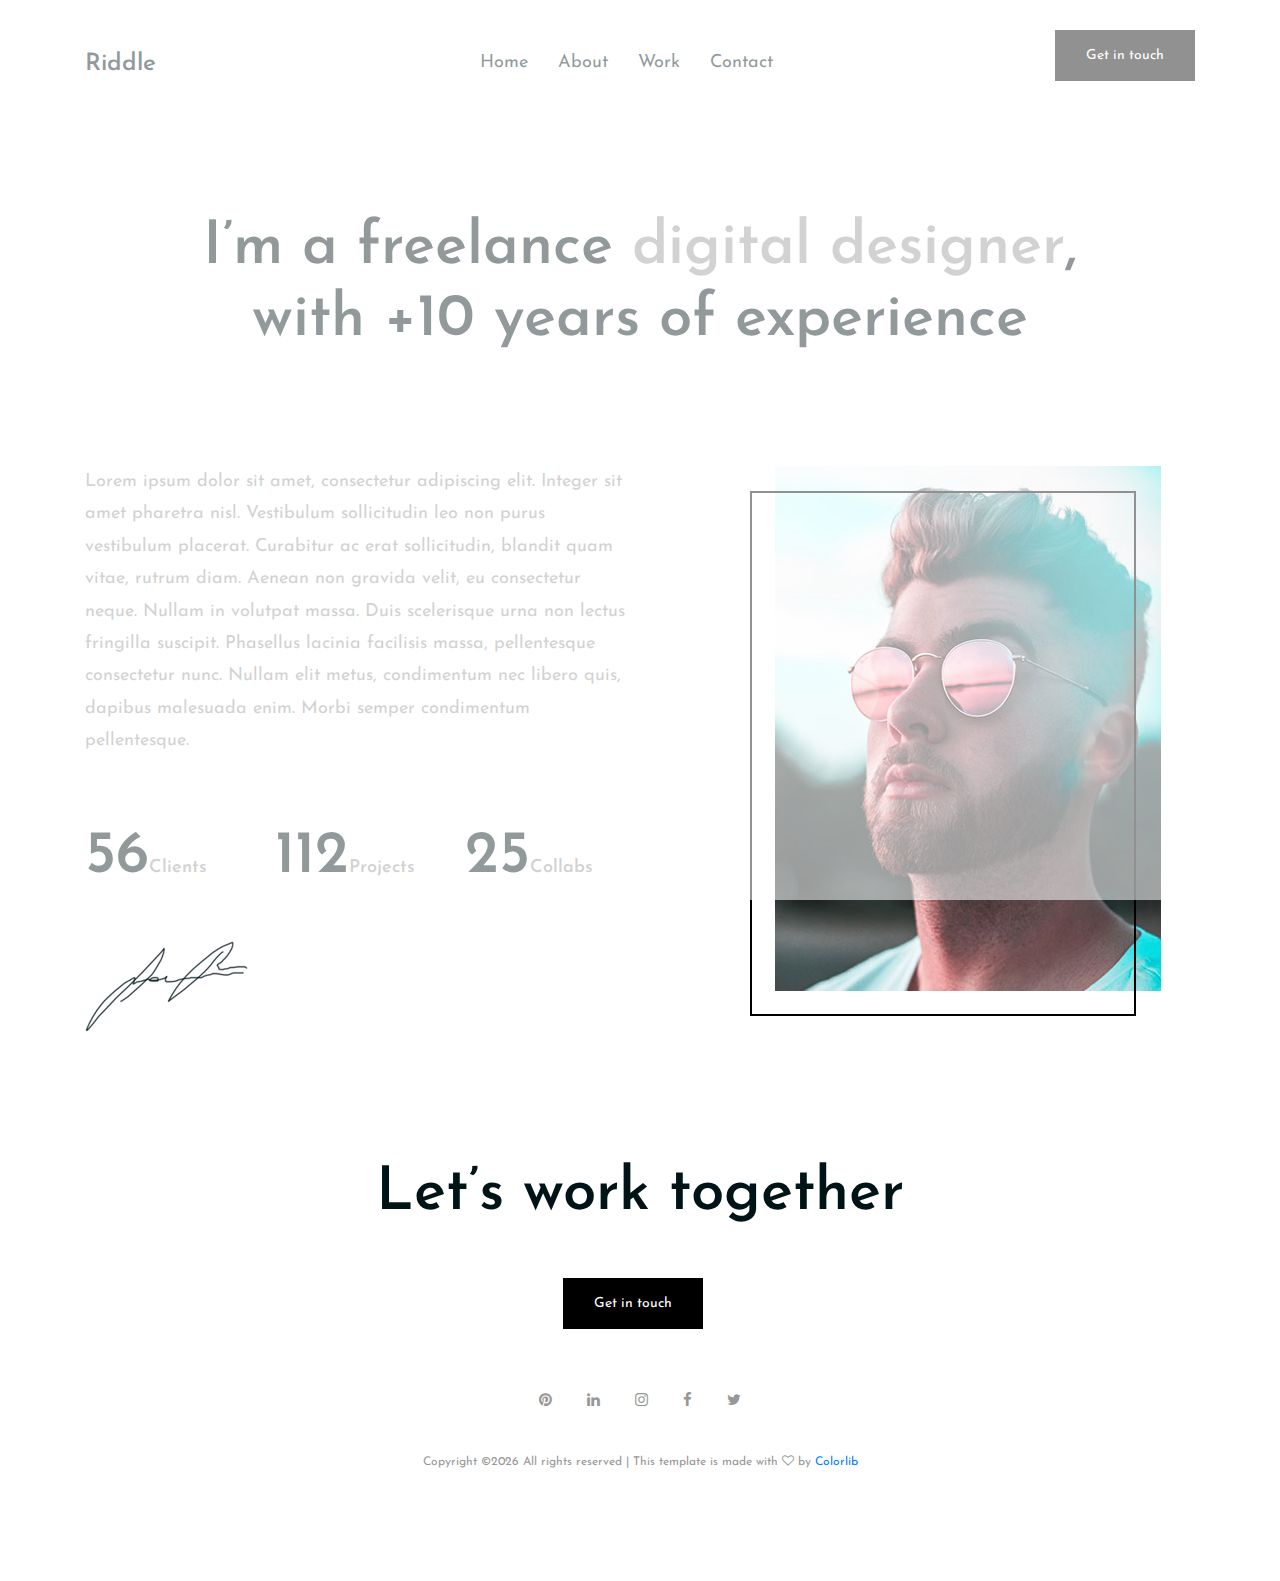
==== about.html @ 4a10b15c "Add files via upload" ====
<!DOCTYPE html>
<html lang="en">
<head>
	<title>Riddle - Portfolio Template</title>
	<meta charset="UTF-8">
	<meta name="description" content="Riddle - Portfolio Template">
	<meta name="keywords" content="portfolio, riddle, onepage, creative, html">
	<meta name="viewport" content="width=device-width, initial-scale=1.0">
	<!-- Favicon -->   
	<link href="img/favicon.ico" rel="shortcut icon"/>

	<!-- Google Fonts -->
	<link href="https://fonts.googleapis.com/css?family=Josefin+Sans:400,400i,600,600i,700" rel="stylesheet">

	<!-- Stylesheets -->
	<link rel="stylesheet" href="css/bootstrap.min.css"/>
	<link rel="stylesheet" href="css/font-awesome.min.css"/>
	<link rel="stylesheet" href="css/style.css"/>


	<!--[if lt IE 9]>
	  <script src="https://oss.maxcdn.com/html5shiv/3.7.2/html5shiv.min.js"></script>
	  <script src="https://oss.maxcdn.com/respond/1.4.2/respond.min.js"></script>
	<![endif]-->

</head>
<body>
	<!-- Page Preloder -->
	<div id="preloder">
		<div class="loader"></div>
	</div>
	
	<!-- header section start -->
	<header class="header-section">
		<div class="container">
			<div class="row">
				<div class="col-lg-4 col-md-3">
					<div class="logo">
						<h2 class="site-logo">Riddle</h2>
					</div>
				</div>
				<div class="col-lg-8 col-md-9">
					<a href="" class="site-btn header-btn">Get in touch</a>
					<nav class="main-menu">
						<ul>
							<li><a href="home.html">Home</a></li>
							<li><a href="about.html">About</a></li>
							<li><a href="home-2.html">Work</a></li>
							<li><a href="contact.html">Contact</a></li>
						</ul>
					</nav>
				</div>
			</div>
		</div>
		<div class="nav-switch">
			<i class="fa fa-bars"></i>
		</div>
	</header>
	<!-- header section end -->

	<!-- intro section start -->
	<section class="intro-section">
		<div class="container text-center">
			<div class="row">
				<div class="col-xl-10 offset-xl-1">
					<h2 class="section-title">I’m a freelance <span>digital designer</span>, with +10 years of experience</h2>
				</div>
			</div>
		</div>
	</section>
	<!-- intro section end -->


	<!-- page section start -->
	<section class="page-section">
		<div class="container">
			<div class="row">
				<div class="col-lg-6">
					<p>Lorem ipsum dolor sit amet, consectetur adipiscing elit. Integer sit amet pharetra nisl. Vestibulum sollicitudin leo non purus vestibulum placerat. Curabitur ac erat sollicitudin, blandit quam vitae, rutrum diam. Aenean non gravida velit, eu consectetur neque. Nullam in volutpat massa. Duis scelerisque urna non lectus fringilla suscipit. Phasellus lacinia facilisis massa, pellentesque consectetur nunc. Nullam elit metus, condimentum nec libero quis, dapibus malesuada enim. Morbi semper condimentum pellentesque. </p>
					<div class="row mt-5">
						<div class="col-md-4">
							<div class="milestone">
								<h2>56<span>Clients</span></h2>
							</div>
						</div>
						<div class="col-md-4">
							<div class="milestone">
								<h2>112<span>Projects</span></h2>
							</div>
						</div>
						<div class="col-md-4">
							<div class="milestone">
								<h2>25<span>Collabs</span></h2>
							</div>
						</div>
					</div>
					<figure class="mt-5">
						<img src="img/sign.png" alt="">
					</figure>
				</div>
				<div class="col-lg-5 offset-lg-1">
					<figure class="pic-frame">
						<img src="img/about.jpg" alt="">
					</figure>
				</div>
			</div>
		</div>
	</section>
	<!-- page section end -->

	<!-- footer section start -->
	<footer class="footer-section text-center">
		<div class="container">
			<h2 class="section-title mb-5">Let’s work together</h2>
			<a href="" class="site-btn">Get in touch</a>
			<div class="social-links">
				<a href=""><span class="fa fa-pinterest"></span></a>
				<a href=""><span class="fa fa-linkedin"></span></a>
				<a href=""><span class="fa fa-instagram"></span></a>
				<a href=""><span class="fa fa-facebook"></span></a>
				<a href=""><span class="fa fa-twitter"></span></a>
			</div>
			<div class="copyright"><!-- Link back to Colorlib can't be removed. Template is licensed under CC BY 3.0. -->
Copyright &copy;<script>document.write(new Date().getFullYear());</script> All rights reserved | This template is made with <i class="fa fa-heart-o" aria-hidden="true"></i> by <a href="https://colorlib.com" target="_blank">Colorlib</a>
<!-- Link back to Colorlib can't be removed. Template is licensed under CC BY 3.0. -->
</div>
		</div>
	</footer>
	<!-- footer section end -->


	<!--====== Javascripts & Jquery ======-->
	<script src="js/jquery-2.1.4.min.js"></script>
	<script src="js/bootstrap.min.js"></script>
	<script src="js/mixitup.min.js"></script>
	<script src="js/magnific-popup.min.js"></script>
	<script src="js/main.js"></script>
</body>
</html>
---- css/style.css ----
/* =================================
------------------------------------
  Riddle - Portfolio
  Version: 1.0
 ------------------------------------ 
 ====================================*/

/*----------------------------------------*/
/* Template default CSS
/*----------------------------------------*/

html,
body {
  height: 100%;
  font-family: 'Josefin Sans', sans-serif;
}

h1,
h2,
h3,
h4,
h5,
h6 {
  color: #001418;
  margin: 0;
  font-weight: 600;
  font-family: 'Josefin Sans', sans-serif;
}

p {
  font-size: 18px;
  color: #979797;
  line-height: 1.8;
}

img {
  max-width: 100%;
}

input:focus,
select:focus,
button:focus,
textarea:focus {
  outline: none;
}

a:hover,
a:focus {
  text-decoration: none;
  outline: none;
}

ul,
ol {
  padding: 0;
  margin: 0;
}

/*------------------------
  Helper css
--------------------------*/
.body-pad {
  padding: 0 40px;
}

.spad {
  padding: 100px 0;
}

.pt100 {
  padding-top: 100px;
}

.set-bg {
  background-repeat: no-repeat;
  background-size: cover;
}

.section-title {
  font-size: 60px;
}

.section-title span {
  color: #979797;
}

/*------------------------
  Common Elements
--------------------------*/
.element {
  margin-bottom: 100px;
}

.element:last-child {
  margin-bottom: 0;
}

/*=== Preloder ===*/
#preloder {
  position: fixed;
  width: 100%;
  height: 100%;
  top: 0;
  left: 0;
  z-index: 999999;
  background: #fff;
}

.loader {
  width: 30px;
  height: 30px;
  border: 3px solid #000;
  position: absolute;
  top: 50%;
  left: 50%;
  margin-top: -13px;
  margin-left: -13px;
  border-radius: 60px;
  border-left-color: transparent;
  animation: loader 0.8s linear infinite;
  -webkit-animation: loader 0.8s linear infinite;
}

@keyframes loader {
  0% {
    -webkit-transform: rotate(0deg);
            transform: rotate(0deg);
  }
  50% {
    -webkit-transform: rotate(180deg);
            transform: rotate(180deg);
  }
  100% {
    -webkit-transform: rotate(360deg);
            transform: rotate(360deg);
  }
}

@-webkit-keyframes loader {
  0% {
    -webkit-transform: rotate(0deg);
  }
  50% {
    -webkit-transform: rotate(180deg);
  }
  100% {
    -webkit-transform: rotate(360deg);
  }
}

/*=== Buttons ===*/
.site-btn {
  display: inline-block;
  font-size: 14px;
  min-width: 140px;
  text-align: center;
  padding: 15px 10px;
  position: relative;
  color: #fff;
  border: none;
  background-color: #000;
  margin-right: 15px;
  z-index: 1;
}

.site-btn.btn-fade {
  background-color: #979797;
}

.site-btn.btn-line {
  background: none;
  border: 2px solid #000;
  color: #000;
  padding: 13px 10px;
}

.site-btn.btn-line:hover {
  color: #000;
}

.site-btn.btn-line-fade {
  background: none;
  border: 2px solid #979797;
  color: #979797;
  padding: 13px 10px;
}

.site-btn.btn-line-fade:hover {
  color: #979797;
}

.site-btn:hover {
  color: #fff;
}

/*===  Accordion  ===*/
.accordion-area .panel {
  margin-bottom: 30px;
}

.accordion-area .panel-header {
  background: #000;
  color: #fff;
  display: block;
  padding: 12px 50px;
  padding-left: 30px;
  font-size: 14px;
  font-weight: 600;
  position: relative;
  border: 2px solid #000;
  -webkit-transition: all 0.4s ease-out 0s;
  -o-transition: all 0.4s ease-out 0s;
  transition: all 0.4s ease-out 0s;
}

.accordion-area .panel-header.active {
  background: transparent;
  color: #000;
}

.accordion-area .panel-header.active .panel-link:after {
  content: "-";
  color: #000;
}

.accordion-area .panel-header.active .panel-link.collapsed:after {
  content: "+";
}

.accordion-area .panel-link {
  position: absolute;
  right: 0;
  top: 0;
  height: 100%;
  width: 50px;
  border: none;
  cursor: pointer;
  background: transparent;
}

.accordion-area .panel-body p {
  font-size: 14px;
  margin-bottom: 0;
  padding-top: 25px;
}

.accordion-area .panel-body {
  padding: 0 5px;
}

.accordion-area .panel-link:after {
  content: "+";
  position: absolute;
  left: 50%;
  font-size: 16px;
  font-weight: 700;
  top: 50%;
  color: #fff;
  line-height: 16px;
  margin-top: -8px;
  margin-left: -4px;
}

/*===  Tab  ===*/
.tab-element .nav-tabs {
  border-bottom: none;
  margin-bottom: 35px;
}

.tab-element .nav-tabs .nav-link {
  border: 2px solid #000;
  background: #000;
  border-radius: 0;
  margin-right: 10px;
  font-size: 14px;
  font-weight: 500;
  color: #222;
  padding: 15px 40px;
  min-width: 118px;
  font-size: 16px;
  color: #fff;
  margin-bottom: 10px;
}

.tab-element .nav-tabs .nav-item:last-child .nav-link {
  margin-right: 0;
}

.tab-element .nav-tabs .nav-link.active {
  background: transparent;
  color: #000;
}

.tab-element .tab-pane h4 {
  font-size: 18px;
  margin: 25px 0 20px;
}

.tab-element .tab-pane p {
  font-size: 14px;
}

.circle-progress {
  text-align: center;
  position: relative;
}

.circle-progress canvas {
  -webkit-transform: rotate(90deg);
  -ms-transform: rotate(90deg);
  transform: rotate(90deg);
}

.circle-progress .progress-info {
  position: absolute;
  width: 100%;
  top: 30%;
}

.circle-progress .progress-info h2 {
  font-size: 36px;
}

.circle-progress .progress-info p {
  color: #979797;
  font-size: 16px;
  line-height: normal;
}

/*===  Icon Box  ===*/
.icon-box {
  display: -webkit-box;
  display: -ms-flexbox;
  display: flex;
}

.icon-box .icon h2 {
  font-size: 60px;
}

.icon-box .icon-box-content {
  padding-left: 25px;
  padding-top: 10px;
}

.icon-box .icon-box-content h3 {
  font-size: 24px;
  margin-bottom: 25px;
}

/*------------------------
    Header Section
--------------------------*/
.header-section {
  padding-top: 30px;
  padding-bottom: 20px;
  position: relative;
}

.site-logo {
  font-size: 24px;
  padding-top: 20px;
}

.main-menu ul {
  list-style: none;
}

.main-menu ul li {
  display: inline;
}

.main-menu ul li a {
  display: inline-block;
  font-size: 18px;
  color: #001418;
  margin-left: 15px;
  margin-right: 10px;
  padding: 20px 0 5px;
}

.header-btn {
  float: right;
  margin-right: 0;
}

.nav-switch {
  display: none;
}

/*------------------------
    Intro Section
--------------------------*/
.intro-section {
  padding: 110px 0;
}

/*------------------------
    Portfolio Section
--------------------------*/
.portfolio-section {
  overflow: hidden;
}

.portfolio-filter {
  list-style: none;
  padding-bottom: 100px;
}

.portfolio-filter li {
  font-size: 16px;
  display: inline-block;
  margin-right: 30px;
  padding-bottom: 10px;
  color: #979797;
  cursor: pointer;
}

.portfolio-filter li.mixitup-control-active {
  color: #001418;
}

.portfolios-area .gallery-block {
  padding: 0;
}

.gallery-block {
  position: relative;
}

.portfolio-item {
  display: block;
  width: 100%;
  height: 600px;
  background-position: center center;
  position: relative;
  margin-bottom: 30px;
}

.portfolio-item .pi-inner {
  position: absolute;
  width: 100%;
  height: 100%;
  left: 0;
  top: 0;
  background: transparent;
  -webkit-transition: all 0.4s ease 0s;
  -o-transition: all 0.4s ease 0s;
  transition: all 0.4s ease 0s;
}

.portfolio-item .pi-inner h2 {
  opacity: 0;
  font-size: 30px;
  font-weight: 400;
  position: absolute;
  left: 50px;
  bottom: 50px;
  color: #fff;
  letter-spacing: 10px;
  -webkit-transition: all 0.3s ease 0s;
  -o-transition: all 0.3s ease 0s;
  transition: all 0.3s ease 0s;
}

.portfolio-item:hover .pi-inner {
  background: rgba(0, 20, 24, 0.8);
}

.portfolio-item:hover .pi-inner h2 {
  opacity: 1;
  letter-spacing: 0;
}

.portfolio-meta {
  padding-bottom: 45px;
}

.portfolio-meta h2 {
  font-size: 24px;
}

.portfolio-meta p {
  font-size: 14px;
  color: #a6a6a6;
  margin-bottom: 0;
}

.portfolio-intro {
  display: block;
}

.img-popup-warp .mfp-content {
  opacity: 0;
  -webkit-transform: scale(0.8);
  -ms-transform: scale(0.8);
  transform: scale(0.8);
  -webkit-transition: all 0.4s;
  -o-transition: all 0.4s;
  transition: all 0.4s;
}

.img-popup-warp.mfp-ready .mfp-content {
  opacity: 1;
  -webkit-transform: scale(1);
  -ms-transform: scale(1);
  transform: scale(1);
}

/*------------------------
    Footer Section
--------------------------*/
.footer-section {
  padding: 110px 0;
}

.footer-section .copyright {
  font-size: 12px;
  color: #979797;
}

.social-links {
  margin-top: 60px;
  margin-bottom: 40px;
}

.social-links a {
  color: #979797;
  font-size: 15px;
  margin-right: 30px;
}

.social-links a:last-child {
  margin-right: 0;
}

/*------------------------
    About Page
--------------------------*/
.pic-frame {
  position: relative;
  padding-left: 25px;
  padding-bottom: 25px;
  display: inline-block;
}

.pic-frame:after {
  position: absolute;
  content: "";
  width: calc(100% - 25px);
  height: calc(100% - 25px);
  bottom: 0;
  left: 0;
  border: 2px solid #000;
  z-index: 1;
}

.milestone {
  margin-top: 15px;
}

.milestone h2 {
  font-size: 60px;
}

.milestone h2 span {
  font-size: 18px;
  color: #979797;
}

/*------------------------
    Blog Page
--------------------------*/
.blog-item {
  margin-bottom: 70px;
}

.blog-item .read-more {
  color: #000;
  position: relative;
  display: inline-block;
  padding-bottom: 5px;
  line-height: 18px;
  font-size: 18px;
}

.blog-item .read-more:after {
  position: absolute;
  content: '';
  width: 100%;
  height: 2px;
  bottom: 0;
  left: 0;
  background: #000;
}

.thumb {
  margin-bottom: 30px;
}

.blog-content h2 {
  font-size: 24px;
  margin-bottom: 15px;
}

.blog-content .blog-meta {
  font-size: 13px;
  color: #979797;
  margin-bottom: 30px;
}

.blog-content p {
  margin-bottom: 30px;
}

/*------------------------
    Contact Page
--------------------------*/
.contect-tect {
  text-align: center;
  margin-bottom: 70px;
}

.contect-tect h2 {
  font-size: 24px;
  margin-bottom: 30px;
}

.contect-tect p {
  font-size: 17px;
}

.contact-form {
  display: block;
  width: 100%;
}

.contact-form input {
  padding-left: 25px;
  height: 60px;
  width: 100%;
  border: none;
  border-bottom: 2px solid #000;
  margin-bottom: 30px;
  font-size: 12px;
}

.contact-form textarea {
  padding-left: 25px;
  height: 200px;
  width: 100%;
  border: none;
  border-bottom: 2px solid #000;
  margin-bottom: 30px;
  font-size: 12px;
}

.contact-form ::-webkit-input-placeholder {
  font-style: italic;
}

.contact-form :-ms-input-placeholder {
  font-style: italic;
}

.contact-form ::-ms-input-placeholder {
  font-style: italic;
}

.contact-form ::placeholder {
  font-style: italic;
}

/* ===========================
  Responsive
==============================*/
@media only screen and (max-width: 1448px) {
  .home-2.container {
    width: auto;
  }
}

/* Medium screen : 992px. */
@media only screen and (min-width: 992px) and (max-width: 1199px) {
  .portfolio-item {
    height: 450px;
  }
}

/* Tablet :768px. */
@media only screen and (min-width: 768px) and (max-width: 991px) {
  .body-pad {
    padding: 0 30px;
  }
  .portfolio-item {
    height: 350px;
  }
}

/* Large Mobile :480px. */
@media only screen and (max-width: 767px) {
  .body-pad {
    padding: 0 15px;
  }
  .main-menu {
    position: absolute;
    background: #efefef;
    width: 100%;
    z-index: 999;
    left: 0;
    top: 30px;
    padding-top: 15px;
    display: none;
  }
  .main-menu ul li a {
    padding: 10px 15px;
    border-bottom: 1px solid #ddd;
    display: block;
  }
  .main-menu ul li {
    display: block;
  }
  .main-menu ul li:last-child a {
    border-bottom: none;
  }
  .home-2 {
    text-align: left;
  }
  .home-2 .main-menu {
    top: 99px;
  }
  .nav-switch {
    position: absolute;
    right: 25px;
    font-size: 30px;
    color: #333;
    top: 35px;
    display: block;
  }
  .header-btn {
    display: none;
  }
  .section-title {
    font-size: 45px;
  }
  .portfolio-filter {
    text-align: center;
  }
}

/* small Mobile :320px. */
@media only screen and (max-width: 479px) {
  .section-title {
    font-size: 30px;
  }
}
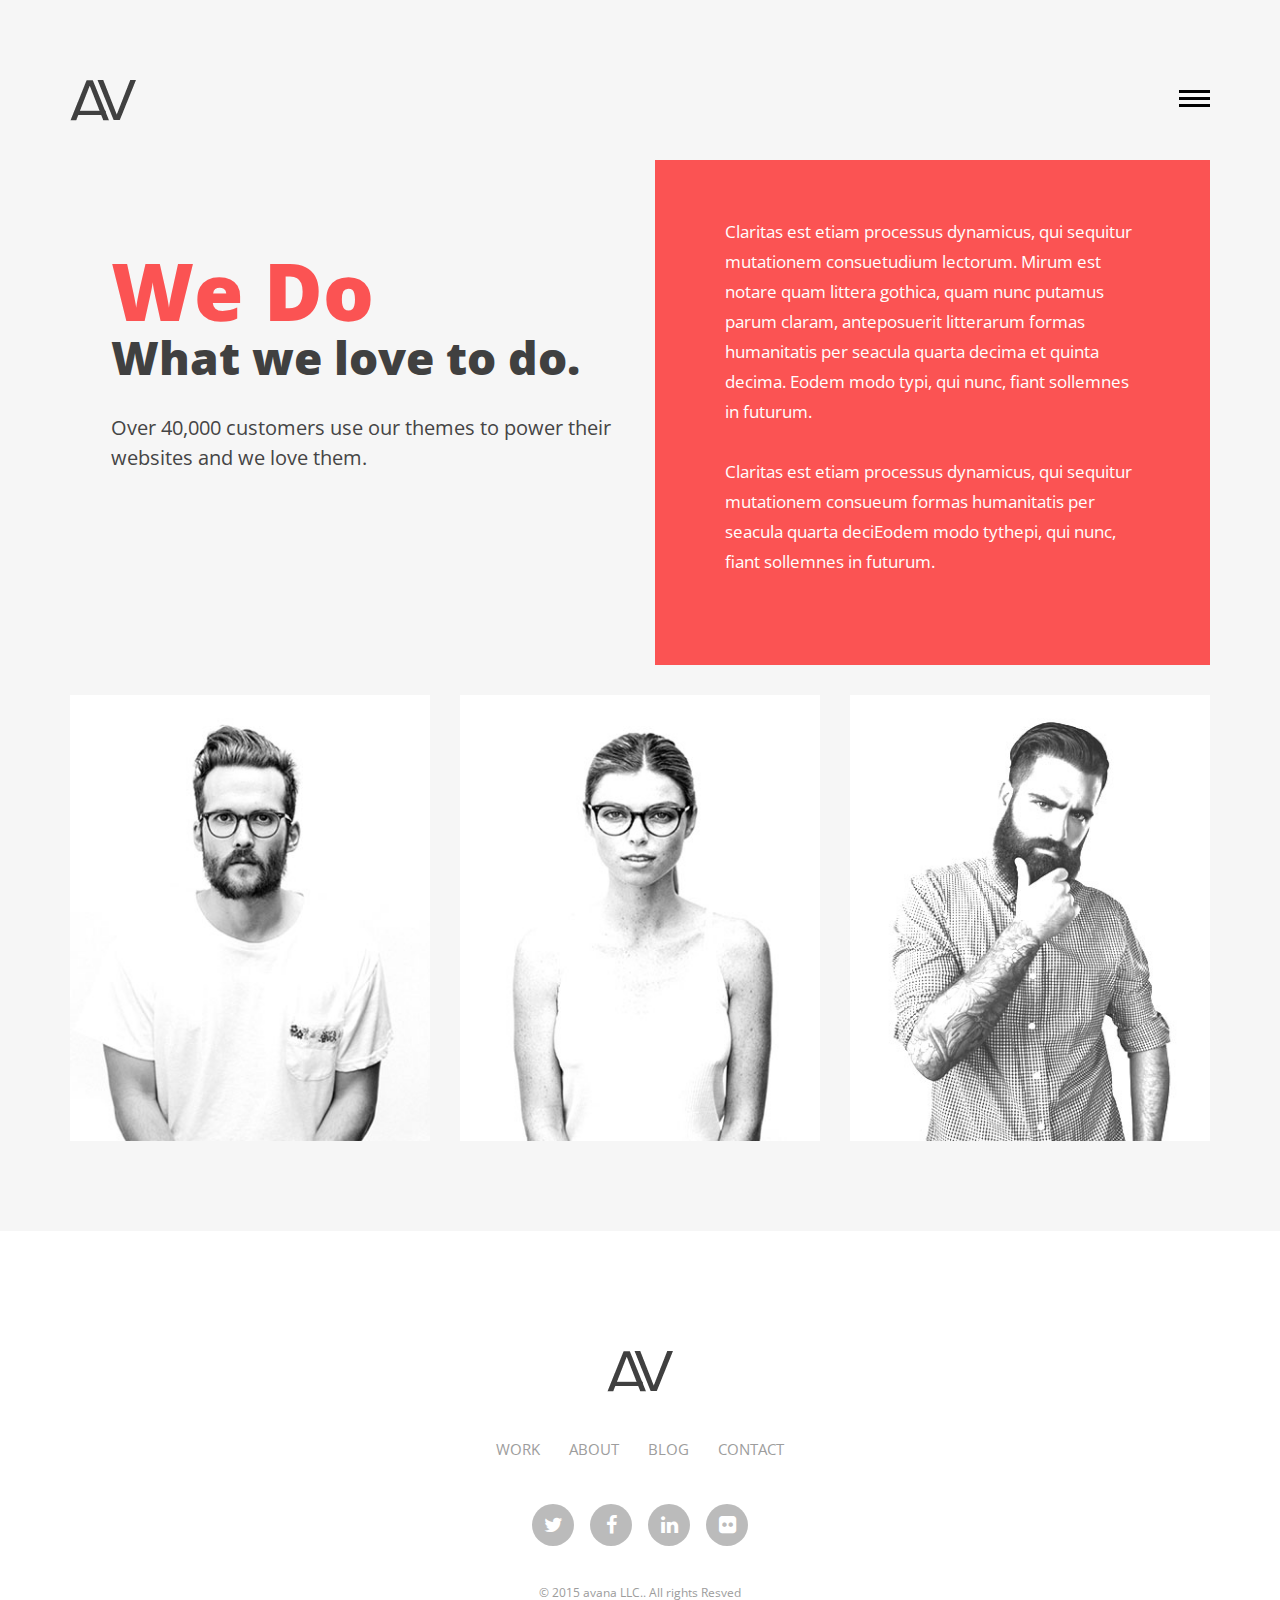
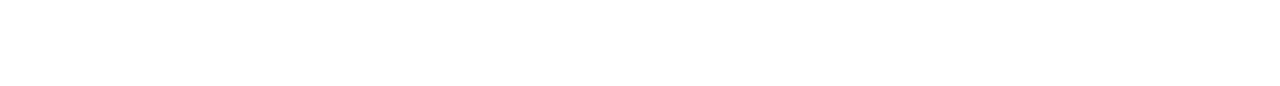
==== commit 45165d76: "avana" ====
--- a/about.html
+++ b/about.html
@@ -1,139 +1,295 @@
-<!DOCTYPE html>
-<html lang="en">
-<head>
-	<title>Riddle - Portfolio Template</title>
-	<meta charset="UTF-8">
-	<meta name="description" content="Riddle - Portfolio Template">
-	<meta name="keywords" content="portfolio, riddle, onepage, creative, html">
-	<meta name="viewport" content="width=device-width, initial-scale=1.0">
-	<!-- Favicon -->   
-	<link href="img/favicon.ico" rel="shortcut icon"/>
-
-	<!-- Google Fonts -->
-	<link href="https://fonts.googleapis.com/css?family=Josefin+Sans:400,400i,600,600i,700" rel="stylesheet">
-
-	<!-- Stylesheets -->
-	<link rel="stylesheet" href="css/bootstrap.min.css"/>
-	<link rel="stylesheet" href="css/font-awesome.min.css"/>
-	<link rel="stylesheet" href="css/style.css"/>
-
-
-	<!--[if lt IE 9]>
-	  <script src="https://oss.maxcdn.com/html5shiv/3.7.2/html5shiv.min.js"></script>
-	  <script src="https://oss.maxcdn.com/respond/1.4.2/respond.min.js"></script>
-	<![endif]-->
-
-</head>
-<body>
-	<!-- Page Preloder -->
-	<div id="preloder">
-		<div class="loader"></div>
-	</div>
-	
-	<!-- header section start -->
-	<header class="header-section">
-		<div class="container">
-			<div class="row">
-				<div class="col-lg-4 col-md-3">
-					<div class="logo">
-						<h2 class="site-logo">Riddle</h2>
-					</div>
-				</div>
-				<div class="col-lg-8 col-md-9">
-					<a href="" class="site-btn header-btn">Get in touch</a>
-					<nav class="main-menu">
-						<ul>
-							<li><a href="home.html">Home</a></li>
-							<li><a href="about.html">About</a></li>
-							<li><a href="home-2.html">Work</a></li>
-							<li><a href="contact.html">Contact</a></li>
-						</ul>
-					</nav>
-				</div>
-			</div>
-		</div>
-		<div class="nav-switch">
-			<i class="fa fa-bars"></i>
-		</div>
-	</header>
-	<!-- header section end -->
-
-	<!-- intro section start -->
-	<section class="intro-section">
-		<div class="container text-center">
-			<div class="row">
-				<div class="col-xl-10 offset-xl-1">
-					<h2 class="section-title">I’m a freelance <span>digital designer</span>, with +10 years of experience</h2>
-				</div>
-			</div>
-		</div>
-	</section>
-	<!-- intro section end -->
-
-
-	<!-- page section start -->
-	<section class="page-section">
-		<div class="container">
-			<div class="row">
-				<div class="col-lg-6">
-					<p>Lorem ipsum dolor sit amet, consectetur adipiscing elit. Integer sit amet pharetra nisl. Vestibulum sollicitudin leo non purus vestibulum placerat. Curabitur ac erat sollicitudin, blandit quam vitae, rutrum diam. Aenean non gravida velit, eu consectetur neque. Nullam in volutpat massa. Duis scelerisque urna non lectus fringilla suscipit. Phasellus lacinia facilisis massa, pellentesque consectetur nunc. Nullam elit metus, condimentum nec libero quis, dapibus malesuada enim. Morbi semper condimentum pellentesque. </p>
-					<div class="row mt-5">
-						<div class="col-md-4">
-							<div class="milestone">
-								<h2>56<span>Clients</span></h2>
-							</div>
-						</div>
-						<div class="col-md-4">
-							<div class="milestone">
-								<h2>112<span>Projects</span></h2>
-							</div>
-						</div>
-						<div class="col-md-4">
-							<div class="milestone">
-								<h2>25<span>Collabs</span></h2>
-							</div>
-						</div>
-					</div>
-					<figure class="mt-5">
-						<img src="img/sign.png" alt="">
-					</figure>
-				</div>
-				<div class="col-lg-5 offset-lg-1">
-					<figure class="pic-frame">
-						<img src="img/about.jpg" alt="">
-					</figure>
-				</div>
-			</div>
-		</div>
-	</section>
-	<!-- page section end -->
-
-	<!-- footer section start -->
-	<footer class="footer-section text-center">
-		<div class="container">
-			<h2 class="section-title mb-5">Let’s work together</h2>
-			<a href="" class="site-btn">Get in touch</a>
-			<div class="social-links">
-				<a href=""><span class="fa fa-pinterest"></span></a>
-				<a href=""><span class="fa fa-linkedin"></span></a>
-				<a href=""><span class="fa fa-instagram"></span></a>
-				<a href=""><span class="fa fa-facebook"></span></a>
-				<a href=""><span class="fa fa-twitter"></span></a>
-			</div>
-			<div class="copyright"><!-- Link back to Colorlib can't be removed. Template is licensed under CC BY 3.0. -->
-Copyright &copy;<script>document.write(new Date().getFullYear());</script> All rights reserved | This template is made with <i class="fa fa-heart-o" aria-hidden="true"></i> by <a href="https://colorlib.com" target="_blank">Colorlib</a>
-<!-- Link back to Colorlib can't be removed. Template is licensed under CC BY 3.0. -->
-</div>
-		</div>
-	</footer>
-	<!-- footer section end -->
-
-
-	<!--====== Javascripts & Jquery ======-->
-	<script src="js/jquery-2.1.4.min.js"></script>
-	<script src="js/bootstrap.min.js"></script>
-	<script src="js/mixitup.min.js"></script>
-	<script src="js/magnific-popup.min.js"></script>
-	<script src="js/main.js"></script>
-</body>
+<!DOCTYPE HTML>
+
+ <html>
+
+    <head>
+
+    	<meta name="viewport" content="width=device-width, initial-scale=1, maximum-scale=1" />
+
+        <meta charset="utf-8">
+
+        <!-- Description, Keywords and Author -->
+
+        <meta name="description" content="">
+
+        <meta name="author" content="">
+
+        
+
+        <title>:: avana LLC | About ::</title>
+
+		<link rel="shortcut icon" href="images/favicon.ico" type="image/x-icon">
+
+
+
+        <!-- style -->
+
+        <link href="css/style.css" rel="stylesheet" type="text/css">
+
+        <!-- style -->
+
+        <!-- bootstrap -->
+
+        <link href="css/bootstrap.min.css" rel="stylesheet" type="text/css">
+
+        <!-- responsive -->
+
+        <link href="css/responsive.css" rel="stylesheet" type="text/css">
+
+        <!-- font-awesome -->
+
+        <link href="css/fonts.css" rel="stylesheet" type="text/css">
+
+        <link href="css/font-awesome.min.css" rel="stylesheet" type="text/css">
+
+        <!-- font-awesome -->
+
+        
+
+	</head>
+
+
+
+    <body>
+
+    
+
+    	<!-- header -->
+
+        	<header role="header">
+
+            	<div class="container">
+
+                	<!-- logo -->
+
+                    	<h1>
+
+                        	<a href="index.html" title="avana LLC"><img src="images/logo.png" title="avana LLC" alt="avana LLC"/></a>
+
+                        </h1>
+
+                    <!-- logo -->
+
+                    <!-- nav -->
+
+                    <nav role="header-nav" class="navy">
+
+                        <ul>
+
+                            <li><a href="index.html" title="Work">Work</a></li>
+
+                            <li class="nav-active"><a href="about.html" title="About">About</a></li>
+
+                            <li><a href="blog.html" title="Blog">Blog</a></li>
+
+                            <li><a href="contact.html" title="Contact">Contact</a></li>
+
+                        </ul>
+
+                    </nav>
+
+                    <!-- nav -->
+
+                </div>
+
+            </header>
+
+        <!-- header -->
+
+        <!-- main -->
+
+        <main role="main-inner-wrapper" class="container">
+
+        	
+
+            <div class="row">
+
+            
+
+            	<section class="col-xs-12 col-sm-6 col-md-6 col-lg-6 ">
+
+                	<article role="pge-title-content">
+
+                    	<header>
+
+                        	<h2><span>We Do</span> What we love to do.</h2>
+
+                        </header>
+
+                        <p>Over 40,000 customers use our themes to power their websites and we love them.</p>
+
+                    </article>
+
+                </section>
+
+                
+
+                <section class="col-xs-12 col-sm-6 col-md-6 col-lg-6">
+
+                	<article class="about-content">
+
+                    	<p>Claritas est etiam processus dynamicus, qui sequitur mutationem consuetudium lectorum. Mirum est notare quam littera gothica, quam nunc putamus parum claram, anteposuerit litterarum formas humanitatis per seacula quarta decima et quinta decima. Eodem modo typi, qui nunc, fiant sollemnes in futurum.</p>
+
+                        <p>Claritas est etiam processus dynamicus, qui sequitur mutationem consueum formas humanitatis per seacula quarta deciEodem modo tythepi, qui nunc, fiant sollemnes in futurum.</p>
+
+                    </article>
+
+                </section>
+
+                
+
+                <div class="clearfix"></div>
+
+                
+
+                <!-- thumbnails -->
+
+                	<div class="thumbnails-pan">
+
+                    	<section class="col-xs-12 col-sm-4 col-md-4 col-lg-4 ">
+
+                        	<figure>
+
+                            	<img src="images/about-images/about-image-1.jpg" class="img-responsive"/>
+
+                            	<figcaption>
+
+                                	<h3>John Doe</h3>
+
+                                    <h5>The designer</h5>
+
+                                </figcaption>
+
+                            </figure>
+
+                        </section>
+
+                        <section class="col-xs-12 col-sm-4 col-md-4 col-lg-4 ">
+
+                        	<figure>
+
+                            	<img src="images/about-images/about-image-2.jpg" class="img-responsive"/>
+
+                            	<figcaption>
+
+                                	<h3>kristy Roan</h3>
+
+                                    <h5>The Manager</h5>
+
+                                </figcaption>
+
+                            </figure>
+
+                        </section>
+
+                        <section class="col-xs-12 col-sm-4 col-md-4 col-lg-4 ">
+
+                        	<figure>
+
+                            	<img src="images/about-images/about-image-3.jpg" class="img-responsive"/>
+
+                            	<figcaption>
+
+                                	<h3>Jason takas</h3>
+
+                                    <h5>The Founder</h5>
+
+                                </figcaption>
+
+                            </figure>
+
+                        </section>
+
+                        
+
+                     
+
+                    </div>
+
+                <!-- thumbnails -->
+
+                
+
+                
+
+            </div>
+
+        </main>
+
+    	<!-- main -->
+
+        <!-- footer -->
+
+        <footer role="footer">
+
+            <!-- logo -->
+
+                <h1>
+
+                    <a href="index.html" title="avana LLC"><img src="images/logo.png" title="avana LLC" alt="avana LLC"/></a>
+
+                </h1>
+
+            <!-- logo -->
+
+            <!-- nav -->
+
+            <nav role="footer-nav">
+
+            	<ul>
+
+                	<li><a href="index.html" title="Work">Work</a></li>
+
+                    <li><a href="about.html" title="About">About</a></li>
+
+                    <li><a href="blog.html" title="Blog">Blog</a></li>
+
+                    <li><a href="contact.html" title="Contact">Contact</a></li>
+
+                </ul>
+
+            </nav>
+
+            <!-- nav -->
+
+            <ul role="social-icons">
+
+            	<li><a href="#"><i class="fa fa-twitter" aria-hidden="true"></i></a></li>
+
+                <li><a href="#"><i class="fa fa-facebook" aria-hidden="true"></i></a></li>
+
+                <li><a href="#"><i class="fa fa-linkedin" aria-hidden="true"></i></a></li>
+
+                <li><a href="#"><i class="fa fa-flickr" aria-hidden="true"></i></a></li>
+
+            </ul>
+
+            <p class="copy-right">&copy; 2015  avana LLC.. All rights Resved</p>
+
+        </footer>
+
+        <!-- footer -->
+
+    
+
+        <!-- jQuery (necessary for Bootstrap's JavaScript plugins) -->
+
+        <script src="js/jquery.min.js" type="text/javascript"></script>
+
+        <!-- custom -->
+
+		<script src="js/nav.js" type="text/javascript"></script>
+
+        <script src="js/custom.js" type="text/javascript"></script>
+
+        <!-- Include all compiled plugins (below), or include individual files as needed -->
+
+        <script src="js/bootstrap.min.js" type="text/javascript"></script>
+
+        <!-- jquery.countdown -->
+
+        <script src="js/html5shiv.js" type="text/javascript"></script>
+
+    </body>
+
 </html>--- a/css/style.css
+++ b/css/style.css
@@ -1,756 +1,402 @@
-/* =================================
-------------------------------------
-  Riddle - Portfolio
-  Version: 1.0
- ------------------------------------ 
- ====================================*/
-
-/*----------------------------------------*/
-/* Template default CSS
-/*----------------------------------------*/
-
-html,
-body {
-  height: 100%;
-  font-family: 'Josefin Sans', sans-serif;
-}
-
-h1,
-h2,
-h3,
-h4,
-h5,
-h6 {
-  color: #001418;
-  margin: 0;
-  font-weight: 600;
-  font-family: 'Josefin Sans', sans-serif;
-}
-
-p {
-  font-size: 18px;
-  color: #979797;
-  line-height: 1.8;
-}
-
-img {
-  max-width: 100%;
-}
-
-input:focus,
-select:focus,
-button:focus,
-textarea:focus {
-  outline: none;
-}
-
-a:hover,
-a:focus {
-  text-decoration: none;
-  outline: none;
-}
-
-ul,
-ol {
-  padding: 0;
-  margin: 0;
-}
-
-/*------------------------
-  Helper css
---------------------------*/
-.body-pad {
-  padding: 0 40px;
-}
-
-.spad {
-  padding: 100px 0;
-}
-
-.pt100 {
-  padding-top: 100px;
-}
-
-.set-bg {
-  background-repeat: no-repeat;
-  background-size: cover;
-}
-
-.section-title {
-  font-size: 60px;
-}
-
-.section-title span {
-  color: #979797;
-}
-
-/*------------------------
-  Common Elements
---------------------------*/
-.element {
-  margin-bottom: 100px;
-}
-
-.element:last-child {
-  margin-bottom: 0;
-}
-
-/*=== Preloder ===*/
-#preloder {
-  position: fixed;
-  width: 100%;
-  height: 100%;
-  top: 0;
-  left: 0;
-  z-index: 999999;
-  background: #fff;
-}
-
-.loader {
-  width: 30px;
-  height: 30px;
-  border: 3px solid #000;
-  position: absolute;
-  top: 50%;
-  left: 50%;
-  margin-top: -13px;
-  margin-left: -13px;
-  border-radius: 60px;
-  border-left-color: transparent;
-  animation: loader 0.8s linear infinite;
-  -webkit-animation: loader 0.8s linear infinite;
-}
-
-@keyframes loader {
-  0% {
-    -webkit-transform: rotate(0deg);
-            transform: rotate(0deg);
-  }
-  50% {
-    -webkit-transform: rotate(180deg);
-            transform: rotate(180deg);
-  }
-  100% {
-    -webkit-transform: rotate(360deg);
-            transform: rotate(360deg);
-  }
-}
-
-@-webkit-keyframes loader {
-  0% {
-    -webkit-transform: rotate(0deg);
-  }
-  50% {
-    -webkit-transform: rotate(180deg);
-  }
-  100% {
-    -webkit-transform: rotate(360deg);
-  }
-}
-
-/*=== Buttons ===*/
-.site-btn {
-  display: inline-block;
-  font-size: 14px;
-  min-width: 140px;
-  text-align: center;
-  padding: 15px 10px;
-  position: relative;
-  color: #fff;
-  border: none;
-  background-color: #000;
-  margin-right: 15px;
-  z-index: 1;
-}
-
-.site-btn.btn-fade {
-  background-color: #979797;
-}
-
-.site-btn.btn-line {
-  background: none;
-  border: 2px solid #000;
-  color: #000;
-  padding: 13px 10px;
-}
-
-.site-btn.btn-line:hover {
-  color: #000;
-}
-
-.site-btn.btn-line-fade {
-  background: none;
-  border: 2px solid #979797;
-  color: #979797;
-  padding: 13px 10px;
-}
-
-.site-btn.btn-line-fade:hover {
-  color: #979797;
-}
-
-.site-btn:hover {
-  color: #fff;
-}
-
-/*===  Accordion  ===*/
-.accordion-area .panel {
-  margin-bottom: 30px;
-}
-
-.accordion-area .panel-header {
-  background: #000;
-  color: #fff;
-  display: block;
-  padding: 12px 50px;
-  padding-left: 30px;
-  font-size: 14px;
-  font-weight: 600;
-  position: relative;
-  border: 2px solid #000;
-  -webkit-transition: all 0.4s ease-out 0s;
-  -o-transition: all 0.4s ease-out 0s;
-  transition: all 0.4s ease-out 0s;
-}
-
-.accordion-area .panel-header.active {
-  background: transparent;
-  color: #000;
-}
-
-.accordion-area .panel-header.active .panel-link:after {
-  content: "-";
-  color: #000;
-}
-
-.accordion-area .panel-header.active .panel-link.collapsed:after {
-  content: "+";
-}
-
-.accordion-area .panel-link {
-  position: absolute;
-  right: 0;
-  top: 0;
-  height: 100%;
-  width: 50px;
-  border: none;
-  cursor: pointer;
-  background: transparent;
-}
-
-.accordion-area .panel-body p {
-  font-size: 14px;
-  margin-bottom: 0;
-  padding-top: 25px;
-}
-
-.accordion-area .panel-body {
-  padding: 0 5px;
-}
-
-.accordion-area .panel-link:after {
-  content: "+";
-  position: absolute;
-  left: 50%;
-  font-size: 16px;
-  font-weight: 700;
-  top: 50%;
-  color: #fff;
-  line-height: 16px;
-  margin-top: -8px;
-  margin-left: -4px;
-}
-
-/*===  Tab  ===*/
-.tab-element .nav-tabs {
-  border-bottom: none;
-  margin-bottom: 35px;
-}
-
-.tab-element .nav-tabs .nav-link {
-  border: 2px solid #000;
-  background: #000;
-  border-radius: 0;
-  margin-right: 10px;
-  font-size: 14px;
-  font-weight: 500;
-  color: #222;
-  padding: 15px 40px;
-  min-width: 118px;
-  font-size: 16px;
-  color: #fff;
-  margin-bottom: 10px;
-}
-
-.tab-element .nav-tabs .nav-item:last-child .nav-link {
-  margin-right: 0;
-}
-
-.tab-element .nav-tabs .nav-link.active {
-  background: transparent;
-  color: #000;
-}
-
-.tab-element .tab-pane h4 {
-  font-size: 18px;
-  margin: 25px 0 20px;
-}
-
-.tab-element .tab-pane p {
-  font-size: 14px;
-}
-
-.circle-progress {
-  text-align: center;
-  position: relative;
-}
-
-.circle-progress canvas {
-  -webkit-transform: rotate(90deg);
-  -ms-transform: rotate(90deg);
-  transform: rotate(90deg);
-}
-
-.circle-progress .progress-info {
-  position: absolute;
-  width: 100%;
-  top: 30%;
-}
-
-.circle-progress .progress-info h2 {
-  font-size: 36px;
-}
-
-.circle-progress .progress-info p {
-  color: #979797;
-  font-size: 16px;
-  line-height: normal;
-}
-
-/*===  Icon Box  ===*/
-.icon-box {
-  display: -webkit-box;
-  display: -ms-flexbox;
-  display: flex;
-}
-
-.icon-box .icon h2 {
-  font-size: 60px;
-}
-
-.icon-box .icon-box-content {
-  padding-left: 25px;
-  padding-top: 10px;
-}
-
-.icon-box .icon-box-content h3 {
-  font-size: 24px;
-  margin-bottom: 25px;
-}
-
-/*------------------------
-    Header Section
---------------------------*/
-.header-section {
-  padding-top: 30px;
-  padding-bottom: 20px;
-  position: relative;
-}
-
-.site-logo {
-  font-size: 24px;
-  padding-top: 20px;
-}
-
-.main-menu ul {
-  list-style: none;
-}
-
-.main-menu ul li {
-  display: inline;
-}
-
-.main-menu ul li a {
-  display: inline-block;
-  font-size: 18px;
-  color: #001418;
-  margin-left: 15px;
-  margin-right: 10px;
-  padding: 20px 0 5px;
-}
-
-.header-btn {
-  float: right;
-  margin-right: 0;
-}
-
-.nav-switch {
-  display: none;
-}
-
-/*------------------------
-    Intro Section
---------------------------*/
-.intro-section {
-  padding: 110px 0;
-}
-
-/*------------------------
-    Portfolio Section
---------------------------*/
-.portfolio-section {
-  overflow: hidden;
-}
-
-.portfolio-filter {
-  list-style: none;
-  padding-bottom: 100px;
-}
-
-.portfolio-filter li {
-  font-size: 16px;
-  display: inline-block;
-  margin-right: 30px;
-  padding-bottom: 10px;
-  color: #979797;
-  cursor: pointer;
-}
-
-.portfolio-filter li.mixitup-control-active {
-  color: #001418;
-}
-
-.portfolios-area .gallery-block {
-  padding: 0;
-}
-
-.gallery-block {
-  position: relative;
-}
-
-.portfolio-item {
-  display: block;
-  width: 100%;
-  height: 600px;
-  background-position: center center;
-  position: relative;
-  margin-bottom: 30px;
-}
-
-.portfolio-item .pi-inner {
-  position: absolute;
-  width: 100%;
-  height: 100%;
-  left: 0;
-  top: 0;
-  background: transparent;
-  -webkit-transition: all 0.4s ease 0s;
-  -o-transition: all 0.4s ease 0s;
-  transition: all 0.4s ease 0s;
-}
-
-.portfolio-item .pi-inner h2 {
-  opacity: 0;
-  font-size: 30px;
-  font-weight: 400;
-  position: absolute;
-  left: 50px;
-  bottom: 50px;
-  color: #fff;
-  letter-spacing: 10px;
-  -webkit-transition: all 0.3s ease 0s;
-  -o-transition: all 0.3s ease 0s;
-  transition: all 0.3s ease 0s;
-}
-
-.portfolio-item:hover .pi-inner {
-  background: rgba(0, 20, 24, 0.8);
-}
-
-.portfolio-item:hover .pi-inner h2 {
-  opacity: 1;
-  letter-spacing: 0;
-}
-
-.portfolio-meta {
-  padding-bottom: 45px;
-}
-
-.portfolio-meta h2 {
-  font-size: 24px;
-}
-
-.portfolio-meta p {
-  font-size: 14px;
-  color: #a6a6a6;
-  margin-bottom: 0;
-}
-
-.portfolio-intro {
-  display: block;
-}
-
-.img-popup-warp .mfp-content {
-  opacity: 0;
-  -webkit-transform: scale(0.8);
-  -ms-transform: scale(0.8);
-  transform: scale(0.8);
-  -webkit-transition: all 0.4s;
-  -o-transition: all 0.4s;
-  transition: all 0.4s;
-}
-
-.img-popup-warp.mfp-ready .mfp-content {
-  opacity: 1;
-  -webkit-transform: scale(1);
-  -ms-transform: scale(1);
-  transform: scale(1);
-}
-
-/*------------------------
-    Footer Section
---------------------------*/
-.footer-section {
-  padding: 110px 0;
-}
-
-.footer-section .copyright {
-  font-size: 12px;
-  color: #979797;
-}
-
-.social-links {
-  margin-top: 60px;
-  margin-bottom: 40px;
-}
-
-.social-links a {
-  color: #979797;
-  font-size: 15px;
-  margin-right: 30px;
-}
-
-.social-links a:last-child {
-  margin-right: 0;
-}
-
-/*------------------------
-    About Page
---------------------------*/
-.pic-frame {
-  position: relative;
-  padding-left: 25px;
-  padding-bottom: 25px;
-  display: inline-block;
-}
-
-.pic-frame:after {
-  position: absolute;
-  content: "";
-  width: calc(100% - 25px);
-  height: calc(100% - 25px);
-  bottom: 0;
-  left: 0;
-  border: 2px solid #000;
-  z-index: 1;
-}
-
-.milestone {
-  margin-top: 15px;
-}
-
-.milestone h2 {
-  font-size: 60px;
-}
-
-.milestone h2 span {
-  font-size: 18px;
-  color: #979797;
-}
-
-/*------------------------
-    Blog Page
---------------------------*/
-.blog-item {
-  margin-bottom: 70px;
-}
-
-.blog-item .read-more {
-  color: #000;
-  position: relative;
-  display: inline-block;
-  padding-bottom: 5px;
-  line-height: 18px;
-  font-size: 18px;
-}
-
-.blog-item .read-more:after {
-  position: absolute;
-  content: '';
-  width: 100%;
-  height: 2px;
-  bottom: 0;
-  left: 0;
-  background: #000;
-}
-
-.thumb {
-  margin-bottom: 30px;
-}
-
-.blog-content h2 {
-  font-size: 24px;
-  margin-bottom: 15px;
-}
-
-.blog-content .blog-meta {
-  font-size: 13px;
-  color: #979797;
-  margin-bottom: 30px;
-}
-
-.blog-content p {
-  margin-bottom: 30px;
-}
-
-/*------------------------
-    Contact Page
---------------------------*/
-.contect-tect {
-  text-align: center;
-  margin-bottom: 70px;
-}
-
-.contect-tect h2 {
-  font-size: 24px;
-  margin-bottom: 30px;
-}
-
-.contect-tect p {
-  font-size: 17px;
-}
-
-.contact-form {
-  display: block;
-  width: 100%;
-}
-
-.contact-form input {
-  padding-left: 25px;
-  height: 60px;
-  width: 100%;
-  border: none;
-  border-bottom: 2px solid #000;
-  margin-bottom: 30px;
-  font-size: 12px;
-}
-
-.contact-form textarea {
-  padding-left: 25px;
-  height: 200px;
-  width: 100%;
-  border: none;
-  border-bottom: 2px solid #000;
-  margin-bottom: 30px;
-  font-size: 12px;
-}
-
-.contact-form ::-webkit-input-placeholder {
-  font-style: italic;
-}
-
-.contact-form :-ms-input-placeholder {
-  font-style: italic;
-}
-
-.contact-form ::-ms-input-placeholder {
-  font-style: italic;
-}
-
-.contact-form ::placeholder {
-  font-style: italic;
-}
-
-/* ===========================
-  Responsive
-==============================*/
-@media only screen and (max-width: 1448px) {
-  .home-2.container {
-    width: auto;
-  }
-}
-
-/* Medium screen : 992px. */
-@media only screen and (min-width: 992px) and (max-width: 1199px) {
-  .portfolio-item {
-    height: 450px;
-  }
-}
-
-/* Tablet :768px. */
-@media only screen and (min-width: 768px) and (max-width: 991px) {
-  .body-pad {
-    padding: 0 30px;
-  }
-  .portfolio-item {
-    height: 350px;
-  }
-}
-
-/* Large Mobile :480px. */
-@media only screen and (max-width: 767px) {
-  .body-pad {
-    padding: 0 15px;
-  }
-  .main-menu {
-    position: absolute;
-    background: #efefef;
-    width: 100%;
-    z-index: 999;
-    left: 0;
-    top: 30px;
-    padding-top: 15px;
-    display: none;
-  }
-  .main-menu ul li a {
-    padding: 10px 15px;
-    border-bottom: 1px solid #ddd;
-    display: block;
-  }
-  .main-menu ul li {
-    display: block;
-  }
-  .main-menu ul li:last-child a {
-    border-bottom: none;
-  }
-  .home-2 {
-    text-align: left;
-  }
-  .home-2 .main-menu {
-    top: 99px;
-  }
-  .nav-switch {
-    position: absolute;
-    right: 25px;
-    font-size: 30px;
-    color: #333;
-    top: 35px;
-    display: block;
-  }
-  .header-btn {
-    display: none;
-  }
-  .section-title {
-    font-size: 45px;
-  }
-  .portfolio-filter {
-    text-align: center;
-  }
-}
-
-/* small Mobile :320px. */
-@media only screen and (max-width: 479px) {
-  .section-title {
-    font-size: 30px;
-  }
-}+/*
+
+	Theme Name: avana LLC
+
+	Template URI: 
+
+	Description: 
+
+	Author:
+
+	Author URI: 
+
+	License: 
+
+	License URI:
+
+	Version: 1.0
+
+	
+
+	1. Body style
+
+	2. Header
+
+	3. Main
+
+	4. Footer
+
+	5. About
+
+	
+
+*/
+
+@import url(https://fonts.googleapis.com/css?family=Open+Sans:400,300,300italic,400italic,600,600italic,700,700italic,800,800italic);
+
+html {
+
+	-ms-text-size-adjust: 100%;
+
+	-webkit-text-size-adjust: 100%;
+
+}
+
+*, *:before, *:after {
+
+	-webkit-box-sizing: border-box;
+
+	-moz-box-sizing: border-box;
+
+	box-sizing: border-box;
+
+}
+
+input, textarea {
+
+	-webkit-appearance: none;
+
+	-webkit-border-radius: 0;
+
+}
+
+button, html input[type="button"],/* 1 */ input[type="reset"], input[type="submit"] {
+
+	-webkit-appearance: button;
+
+	cursor: pointer;
+
+ *overflow:visible;
+
+}
+
+body, img,.commentys-form input[type="text"],.commentys-form input[type="email"],.commentys-form input[type="url"],.commentys-form textarea {
+
+	transition: all .2s linear;
+
+	-o-transition: all .2s linear;
+
+	-moz-transition: all .2s linear;
+
+	-webkit-transition: all .2s linear;
+
+}
+
+html, body, div, span, object, iframe, h1, h2, h3, h4, h5, h6, p, blockquote, pre, abbr, address, cite, code, del, dfn, em, img, ins, kbd, q, samp, small, strong, sub, sup, var, b, i, dl, dt, dd, ol, ul, li, fieldset, form, label, legend, table, caption, tbody, tfoot, thead, tr, th, td, article, aside, canvas, details, figcaption, figure, footer, header, hgroup, menu, nav, section, summary, time, mark, audio, video, input, main {
+
+	-webkit-box-sizing: border-box;
+
+	-moz-box-sizing: border-box;
+
+	box-sizing: border-box;
+
+	margin: 0;
+
+	padding: 0;
+
+	vertical-align: baseline;
+
+	border: 0;
+
+	outline: 0;
+
+}
+
+article, aside, details, figcaption, figure, footer, header, hgroup, menu, nav, section, img, main {
+
+	display: block
+
+}
+
+audio, canvas, video {
+
+	display: inline-block;
+
+ *display:inline;
+
+ *zoom:1
+
+}
+
+blockquote:before, blockquote:after, q:before, q:after {
+
+	content: '';
+
+	content: none;
+
+}
+
+.clear {
+
+	clear: both;
+
+	line-height: 0;
+
+	height: 0;
+
+}
+
+a {
+
+	text-decoration: none;
+
+	outline: none;
+
+	color: #010101;
+
+	transition-delay: 0s;
+
+	transition-duration: 0.6s;
+
+	transition-property: all;
+
+	transition-timing-function: ease;
+
+}
+
+a:focus, img:focus, button:focus, .btn:focus {outline: none;}
+
+::-moz-selection {background-color:#fb5353;color:#fff;text-shadow:none;}
+
+::selection {background-color: #fb5353;color: #fff;text-shadow: none;}
+
+@font-face {font-family: 'Open Sans', sans-serif;}
+
+/*===== Header ===*/
+
+header[role="header"]{ padding-top:80px; padding-bottom:39px}
+
+header[role="header"] h1{ padding:0; margin:0}
+
+header[role="header"] h1 > a{ max-width:66px; display:block; float:left}
+
+header[role="header"] nav{ padding-top:10px;transition-delay: 0s;
+
+transition-duration: 0.6s;transition-property: all;transition-timing-function: ease;}
+
+header[role="header"] nav ul{ display:none; position: fixed; z-index:60; text-align:center; width:100%; height:100%; top:0; left:0; right:0; background-color:rgba(255,255,255,0.8); padding:0; margin:0; padding-top:199px;}
+
+header[role="header"] nav ul > li{ font-weight:800; font-size:42px; display:block}
+
+header[role="header"] nav ul > li > a{ display:block; line-height:72px; color:#404040}
+
+header[role="header"] nav ul > li:hover a,header[role="header"] nav ul > li.nav-active a{ text-decoration:none; color:#fb5353}
+
+header[role="header"] nav #menu-button {width: 31px;font-size: 0;float: right;height: 19px;position: relative; z-index:70;
+
+-webkit-transform: rotate(0deg);-moz-transform: rotate(0deg);-o-transform: rotate(0deg);transform: rotate(0deg);-webkit-transition: .5s ease-in-out;-moz-transition: .5s ease-in-out;-o-transition: .5s ease-in-out;transition: .5s ease-in-out;cursor: pointer;}
+
+header[role="header"] nav #menu-button span {display: block;position: absolute;z-index: 60;height: 3px;
+
+width: 100%;background: #111111;opacity: 1;left: 0;
+
+-webkit-transform: rotate(0deg);-moz-transform: rotate(0deg);-o-transform: rotate(0deg);
+
+transform: rotate(0deg);-webkit-transition: .25s ease-in-out;-moz-transition: .25s ease-in-out;-o-transition: .25s ease-in-out;transition: .25s ease-in-out;}
+
+header[role="header"] nav #menu-button span {background: #010101;}
+
+header[role="header"] nav #menu-button span:nth-child(1) {top:0px;}
+
+header[role="header"] nav #menu-button span:nth-child(2) {top:7px;}
+
+header[role="header"] nav #menu-button span:nth-child(3) {top:14px;}
+
+header[role="header"] nav #menu-button.open span:nth-child(1) {top: 10px;
+
+-webkit-transform: rotate(135deg);-moz-transform: rotate(135deg);-o-transform: rotate(135deg);transform: rotate(135deg);}
+
+header[role="header"] nav #menu-button.open span:nth-child(2) {opacity: 0;left: -60px;}
+
+header[role="header"] nav #menu-button.open span:nth-child(3) {top: 10px;
+
+-webkit-transform: rotate(-135deg);-moz-transform: rotate(-135deg);-o-transform: rotate(-135deg);transform: rotate(-135deg);}
+
+/*===== main ===*/
+
+main[role="main-home-wrapper"],main[role="main-inner-wrapper"] { padding-bottom:90px}
+
+main[role="main-home-wrapper"] article[role="pge-title-content"],main[role="main-inner-wrapper"] article[role="pge-title-content"]{ padding-left:41px}
+
+main[role="main-home-wrapper"] article[role="pge-title-content"] header,main[role="main-inner-wrapper"] article[role="pge-title-content"] header{ padding-bottom:19px; padding-top:83px}
+
+main[role="main-home-wrapper"] article[role="pge-title-content"] header h2,main[role="main-inner-wrapper"] article[role="pge-title-content"] header h2{ font-size:46px; line-height:53px; color:#404040; font-weight:800}
+
+main[role="main-home-wrapper"] article[role="pge-title-content"] header h2 span,main[role="main-inner-wrapper"] article[role="pge-title-content"] header h2 span{ display:block; font-size:80px; color:#fb5353; padding-bottom:15px}
+
+main[role="main-home-wrapper"] article[role="pge-title-content"] p,main[role="main-inner-wrapper"] article[role="pge-title-content"] p{ font-size:20px; line-height:30px; color:#454545}
+
+/*===== footer ===*/
+
+footer[role="footer"]{ background-color:#FFF; padding-top:100px; padding-bottom:77px}
+
+footer[role="footer"] > h1 a{ margin:0 auto; display:block; max-width:66px;}
+
+footer[role="footer"] nav{ padding-top:37px; padding-bottom:43px}
+
+footer[role="footer"] nav > ul{ text-align:center; padding:0; margin:0}
+
+footer[role="footer"] nav > ul > li{ display: inline-block; text-transform:uppercase; font-size:15px; margin:0 13px}
+
+footer[role="footer"] nav > ul > li > a{ color:#9d9d9d}
+
+footer[role="footer"] nav > ul > li:hover a{ text-decoration:none; color:#fb5353}
+
+footer[role="footer"] ul[role="social-icons"]{ padding:0; margin:0; text-align:center; padding-bottom:40px;}
+
+footer[role="footer"] ul[role="social-icons"] > li{ display: inline-block; margin:0 6.5px}
+
+footer[role="footer"] ul[role="social-icons"] > li > a{ display:block; width:42px; height:42px; background-color:#bbbbbb; color:#FFF; line-height:42px; font-size:20px; border-radius:100%; text-align:center}
+
+footer[role="footer"] ul[role="social-icons"] > li:hover a{ background-color:#fb5353}
+
+footer[role="footer"] .copy-right{ text-align:center; display:block; font-size:12px; line-height:13px; color:#9c9c9c}
+
+/*===== About ===*/
+
+main[role="main-inner-wrapper"] .about-content{ background-color:#fb5353; padding-top:57px; padding-left:70px; padding-right:67px; padding-bottom:58px}
+
+main[role="main-inner-wrapper"] .about-content p{ font-size:17px; line-height:30px; color:#FFF; padding-bottom:20px}
+
+main[role="main-inner-wrapper"] .thumbnails-pan{ padding-top:30px}
+
+main[role="main-inner-wrapper"] .thumbnails-pan section figure{ background-color:#FFF; position:relative; overflow:hidden; cursor:pointer}
+
+main[role="main-inner-wrapper"] .thumbnails-pan section figure,main[role="main-inner-wrapper"] .thumbnails-pan section figure, img,main[role="main-inner-wrapper"] .thumbnails-pan section figure figcaption,section.blog-content figure,section.blog-content figure img,section.blog-content  article{transition-delay: 0s;transition-duration: 0.6s;transition-property: all;transition-timing-function: ease;}
+
+main[role="main-inner-wrapper"] .thumbnails-pan section figure figcaption{ position:absolute; bottom:-50%; left:0; right:0; background-color:#fb5353; margin:0 69px; text-align:center; color:#FFF; padding-top:16px; padding-bottom:27px}
+
+main[role="main-inner-wrapper"] .thumbnails-pan section figure figcaption h3{ font-size:21px; line-height:22px; font-weight:300}
+
+main[role="main-inner-wrapper"] .thumbnails-pan section figure figcaption h5{ text-transform:uppercase; font-size:13px; line-height:14px; font-weight:bold}
+
+main[role="main-inner-wrapper"] .thumbnails-pan section figure:hover,section.blog-content:hover article{ background-color:#fb5353; color:#FFF}
+
+main[role="main-inner-wrapper"] .thumbnails-pan section figure:hover img,section.blog-content:hover figure img{-webkit-transform: scale3d(1.08,1.08,2);transform: scale3d(1.08,1.08,2); opacity:0.5}
+
+main[role="main-inner-wrapper"] .thumbnails-pan section figure:hover figcaption{ bottom:0;}
+
+/*===== Blog ===*/
+
+article[role="pge-title-content"].blog-header{ padding-bottom:218px}
+
+section.blog-content{ margin-bottom:29px}
+
+section.blog-content figure{ overflow:hidden; position:relative;background-color: rgba(255,255,255,0.4); cursor:pointer}
+
+section.blog-content figure .post-date{ text-align:center; color:#FFF; font-weight:800; font-size:14px; line-height:18px; text-transform:uppercase; display:block; background-color:#fb5353; width:130px; height:130px; position:absolute; left:0; top:0; padding-top:41px; z-index:50}
+
+section.blog-content figure .post-date span{ font-size:50px; line-height:35px; display:block}
+
+section.blog-content  article{ font-size:21px; line-height:30px; color:#FFF;  font-weight:800; color:#343434; padding-left:42px; padding-top:33px; padding-bottom:31px;}
+
+section.blog-content:hover figure img{ opacity:0.5}
+
+/*===== Contact ===*/
+
+article[role="pge-title-content"].contact-header{ padding-bottom:218px}
+
+article[role="pge-title-content"].contact-header p a{ color:#343434; padding-right:34px}
+
+article[role="pge-title-content"].contact-header p a:hover{color:#fb5353; text-decoration:none}
+
+.demo-wrapper {width: 100%;margin: 0 auto;height:499px;}
+
+#surabaya {width: 100%;height: 100%;}
+
+.error_message{ color:#e84d49}
+
+#success_page h3,#success_page p{color:#60ca6f }
+
+.contat-from-wrapper{ padding:0 69px; margin-top:108px}
+
+.contat-from-wrapper input[type="text"],.contat-from-wrapper input[type="email"],.contat-from-wrapper textarea{ width:100%; display:block; outline:none; border-bottom:1px solid #bbbbbb; background-color:inherit; color:#404040; font-size:21px; line-height:23px; padding-bottom:24px}
+
+.contat-from-wrapper input[type="text"]:focus,.contat-from-wrapper input[type="email"]:focus,.contat-from-wrapper textarea:focus{ border-bottom-color:#9f9e9e}
+
+.contat-from-wrapper form ::-webkit-input-placeholder { color:#404040; }
+
+.contat-from-wrapper form ::-moz-placeholder { color:#404040; } /* firefox 19+ */
+
+.contat-from-wrapper form :-ms-input-placeholder { color:#404040; } /* ie */
+
+.contat-from-wrapper form input:-moz-placeholder { color:#404040; }
+
+.contat-from-wrapper textarea{ border-bottom:1px solid #bbbbbb; border-left:none; border-right:none; border-top:none; height:77px; margin-top:56px}
+
+.contat-from-wrapper input[type="submit"]{ display:block; border:none; outline:none; width:200px; line-height:60px; text-transform:uppercase; font-size:21px; color:#FFF; font-weight:800; letter-spacing:2px; background-color:#e84d49; margin:41px auto; margin-bottom:0}
+
+.contat-from-wrapper input[type="submit"]:hover{background-color:#f8524e}
+
+/*== Work Details ==*/
+
+.work-details,.blog-details{ padding:0 69px; margin-top:73px}
+
+.work-details header h2{ color:#343434; font-size:36px; font-weight:800}
+
+.work-details header a{ display:inline-block; color:#fb5353; font-size:18px;font-weight:800;padding-top:3px}
+
+.work-details header a i{ color:#0d0d0d; padding-left:10px}
+
+.work-details header a:hover{ color:#0d0d0d; text-decoration:none}
+
+.work-details header a:hover i{ color:#fb5353}
+
+.work-details p{ font-size:16px; color:#666666; line-height:30px; margin-bottom:20px; font-weight:300}
+
+.work-details p strong{ font-weight:800}
+
+.work-images{ margin-top:46px}
+
+.work-images li{ margin-bottom:50px}
+
+/*== Blog Details ==*/
+
+.bog-header { padding-bottom:62px}
+
+.bog-header h3,.comments-pan h3,.commentys-form h4{ color:#404040;font-weight:800; padding-bottom:24px; display:block}
+
+.bog-header h3 span{ color:#fb5353}
+
+.bog-header h2{ font-size:36px; font-weight:normal}
+
+.blog-details .enter-content{ margin-top:62px}
+
+.blog-details .enter-content p{ font-size:16px; line-height:30px; font-weight:300; margin-bottom:23px}
+
+.comments-pan{border-top:2px solid #dedede; padding-top:15px}
+
+.comments-pan h3{border-bottom:2px solid #dedede; padding-bottom:34px; margin-bottom:52px}
+
+.comments-reply,.reply-pan{ padding:0; margin:0; list-style:none}
+
+.comments-reply li{ display:block; border-bottom:2px solid #dedede; overflow:hidden; padding-bottom:51px; margin-bottom:39px}
+
+.comments-reply li figure{ float:left; width:70px; background-color:#000}
+
+.comments-reply li section{ float:left; padding-left:30px; font-size:16px; line-height:30px; font-weight:300; color:#343434;width: 92%;}
+
+.comments-reply li section .date-pan{ font-size:14px; line-height:18px; padding-bottom:25px}
+
+.comments-reply li section h4{font-weight:800; color:#404040; font-size:21px; margin-bottom:6px; margin-top:0}
+
+.comments-reply li section h4 a{ font-size:16px; color:#fb5353;font-weight:400; display:inline-block; padding-left:20px}
+
+.reply-pan{ clear:both; display:block; margin-left:100px;padding-top:39px }
+
+.reply-pan li{ border-bottom:none;border-top:2px solid #dedede; padding-bottom:0; margin-bottom:0;padding-top:38px;}
+
+.commentys-form h4{ font-size:24px}
+
+.commentys-form form{ margin-top:30px}
+
+.commentys-form input[type="text"],.commentys-form input[type="email"],.commentys-form input[type="url"],.commentys-form textarea{ font-size:21px; line-height:22px; color:#404040; padding-bottom:26px; border-bottom:2px solid #bbbbbb; width:100%; display:block; border-left:none; border-right:none; border-top:none; background-color:transparent; outline:none}
+
+.commentys-form textarea{ margin-top:57px}
+
+.commentys-form input[type="text"]:focus,.commentys-form input[type="email"]:focus,.commentys-form input[type="url"]:focus,.commentys-form textarea:focus{ border-bottom-color:#000}
+
+.commentys-form input[type="button"]{ padding:0 36px; text-transform:uppercase; display:inline-block; font-size:21px; line-height:60px; color:#FFF; font-weight: bold; text-align:center; border:none; outline:none; background-color:#fb5353; margin-top:50px}
+
+.commentys-form input[type="button"]:hover{ background-color:#ff5c5c}
+
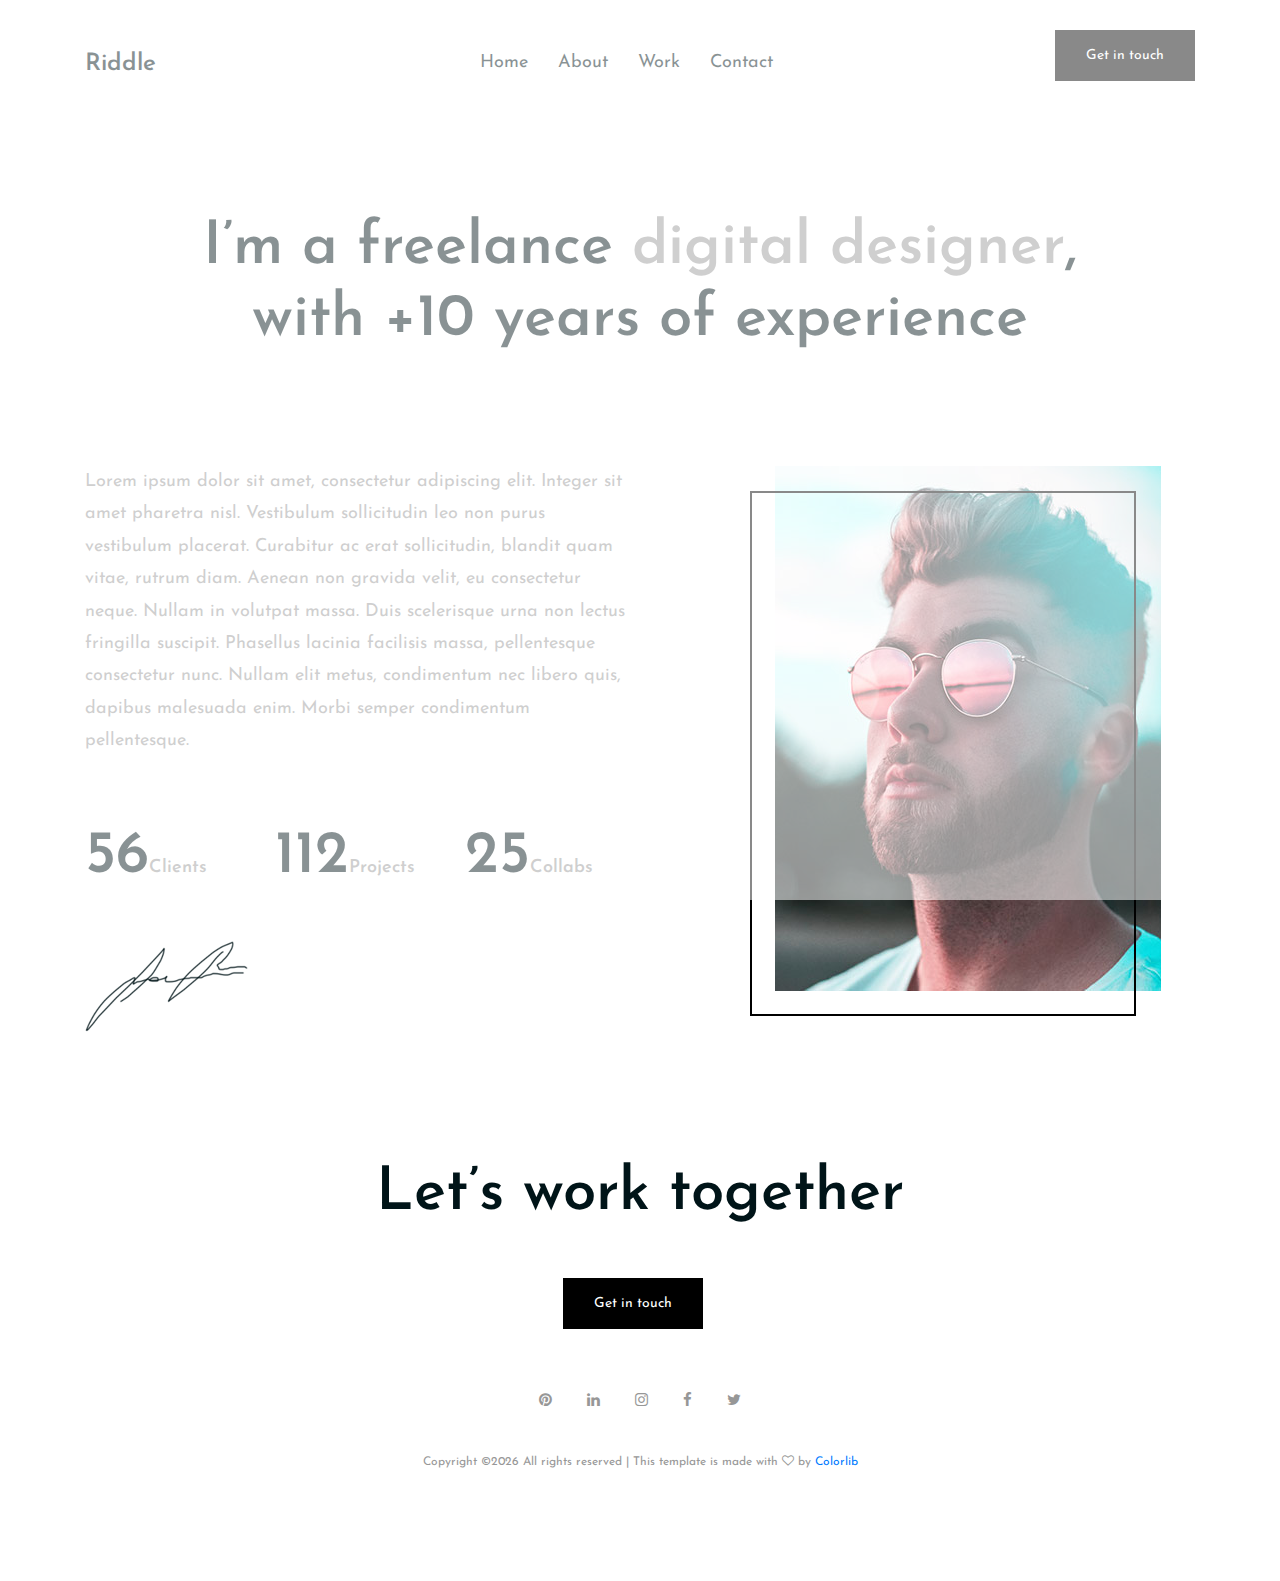
==== commit 1f448212: "riddle" ====
--- a/about.html
+++ b/about.html
@@ -1,295 +1,139 @@
-<!DOCTYPE HTML>
+<!DOCTYPE html>
+<html lang="en">
+<head>
+	<title>Riddle - Portfolio Template</title>
+	<meta charset="UTF-8">
+	<meta name="description" content="Riddle - Portfolio Template">
+	<meta name="keywords" content="portfolio, riddle, onepage, creative, html">
+	<meta name="viewport" content="width=device-width, initial-scale=1.0">
+	<!-- Favicon -->   
+	<link href="img/favicon.ico" rel="shortcut icon"/>
 
- <html>
+	<!-- Google Fonts -->
+	<link href="https://fonts.googleapis.com/css?family=Josefin+Sans:400,400i,600,600i,700" rel="stylesheet">
 
-    <head>
-
-    	<meta name="viewport" content="width=device-width, initial-scale=1, maximum-scale=1" />
-
-        <meta charset="utf-8">
-
-        <!-- Description, Keywords and Author -->
-
-        <meta name="description" content="">
-
-        <meta name="author" content="">
-
-        
-
-        <title>:: avana LLC | About ::</title>
-
-		<link rel="shortcut icon" href="images/favicon.ico" type="image/x-icon">
+	<!-- Stylesheets -->
+	<link rel="stylesheet" href="css/bootstrap.min.css"/>
+	<link rel="stylesheet" href="css/font-awesome.min.css"/>
+	<link rel="stylesheet" href="css/style.css"/>
 
 
+	<!--[if lt IE 9]>
+	  <script src="https://oss.maxcdn.com/html5shiv/3.7.2/html5shiv.min.js"></script>
+	  <script src="https://oss.maxcdn.com/respond/1.4.2/respond.min.js"></script>
+	<![endif]-->
 
-        <!-- style -->
+</head>
+<body>
+	<!-- Page Preloder -->
+	<div id="preloder">
+		<div class="loader"></div>
+	</div>
+	
+	<!-- header section start -->
+	<header class="header-section">
+		<div class="container">
+			<div class="row">
+				<div class="col-lg-4 col-md-3">
+					<div class="logo">
+						<h2 class="site-logo">Riddle</h2>
+					</div>
+				</div>
+				<div class="col-lg-8 col-md-9">
+					<a href="" class="site-btn header-btn">Get in touch</a>
+					<nav class="main-menu">
+						<ul>
+							<li><a href="home.html">Home</a></li>
+							<li><a href="about.html">About</a></li>
+							<li><a href="home-2.html">Work</a></li>
+							<li><a href="contact.html">Contact</a></li>
+						</ul>
+					</nav>
+				</div>
+			</div>
+		</div>
+		<div class="nav-switch">
+			<i class="fa fa-bars"></i>
+		</div>
+	</header>
+	<!-- header section end -->
 
-        <link href="css/style.css" rel="stylesheet" type="text/css">
-
-        <!-- style -->
-
-        <!-- bootstrap -->
-
-        <link href="css/bootstrap.min.css" rel="stylesheet" type="text/css">
-
-        <!-- responsive -->
-
-        <link href="css/responsive.css" rel="stylesheet" type="text/css">
-
-        <!-- font-awesome -->
-
-        <link href="css/fonts.css" rel="stylesheet" type="text/css">
-
-        <link href="css/font-awesome.min.css" rel="stylesheet" type="text/css">
-
-        <!-- font-awesome -->
-
-        
-
-	</head>
+	<!-- intro section start -->
+	<section class="intro-section">
+		<div class="container text-center">
+			<div class="row">
+				<div class="col-xl-10 offset-xl-1">
+					<h2 class="section-title">I’m a freelance <span>digital designer</span>, with +10 years of experience</h2>
+				</div>
+			</div>
+		</div>
+	</section>
+	<!-- intro section end -->
 
 
+	<!-- page section start -->
+	<section class="page-section">
+		<div class="container">
+			<div class="row">
+				<div class="col-lg-6">
+					<p>Lorem ipsum dolor sit amet, consectetur adipiscing elit. Integer sit amet pharetra nisl. Vestibulum sollicitudin leo non purus vestibulum placerat. Curabitur ac erat sollicitudin, blandit quam vitae, rutrum diam. Aenean non gravida velit, eu consectetur neque. Nullam in volutpat massa. Duis scelerisque urna non lectus fringilla suscipit. Phasellus lacinia facilisis massa, pellentesque consectetur nunc. Nullam elit metus, condimentum nec libero quis, dapibus malesuada enim. Morbi semper condimentum pellentesque. </p>
+					<div class="row mt-5">
+						<div class="col-md-4">
+							<div class="milestone">
+								<h2>56<span>Clients</span></h2>
+							</div>
+						</div>
+						<div class="col-md-4">
+							<div class="milestone">
+								<h2>112<span>Projects</span></h2>
+							</div>
+						</div>
+						<div class="col-md-4">
+							<div class="milestone">
+								<h2>25<span>Collabs</span></h2>
+							</div>
+						</div>
+					</div>
+					<figure class="mt-5">
+						<img src="img/sign.png" alt="">
+					</figure>
+				</div>
+				<div class="col-lg-5 offset-lg-1">
+					<figure class="pic-frame">
+						<img src="img/about.jpg" alt="">
+					</figure>
+				</div>
+			</div>
+		</div>
+	</section>
+	<!-- page section end -->
 
-    <body>
+	<!-- footer section start -->
+	<footer class="footer-section text-center">
+		<div class="container">
+			<h2 class="section-title mb-5">Let’s work together</h2>
+			<a href="" class="site-btn">Get in touch</a>
+			<div class="social-links">
+				<a href=""><span class="fa fa-pinterest"></span></a>
+				<a href=""><span class="fa fa-linkedin"></span></a>
+				<a href=""><span class="fa fa-instagram"></span></a>
+				<a href=""><span class="fa fa-facebook"></span></a>
+				<a href=""><span class="fa fa-twitter"></span></a>
+			</div>
+			<div class="copyright"><!-- Link back to Colorlib can't be removed. Template is licensed under CC BY 3.0. -->
+Copyright &copy;<script>document.write(new Date().getFullYear());</script> All rights reserved | This template is made with <i class="fa fa-heart-o" aria-hidden="true"></i> by <a href="https://colorlib.com" target="_blank">Colorlib</a>
+<!-- Link back to Colorlib can't be removed. Template is licensed under CC BY 3.0. -->
+</div>
+		</div>
+	</footer>
+	<!-- footer section end -->
 
-    
 
-    	<!-- header -->
-
-        	<header role="header">
-
-            	<div class="container">
-
-                	<!-- logo -->
-
-                    	<h1>
-
-                        	<a href="index.html" title="avana LLC"><img src="images/logo.png" title="avana LLC" alt="avana LLC"/></a>
-
-                        </h1>
-
-                    <!-- logo -->
-
-                    <!-- nav -->
-
-                    <nav role="header-nav" class="navy">
-
-                        <ul>
-
-                            <li><a href="index.html" title="Work">Work</a></li>
-
-                            <li class="nav-active"><a href="about.html" title="About">About</a></li>
-
-                            <li><a href="blog.html" title="Blog">Blog</a></li>
-
-                            <li><a href="contact.html" title="Contact">Contact</a></li>
-
-                        </ul>
-
-                    </nav>
-
-                    <!-- nav -->
-
-                </div>
-
-            </header>
-
-        <!-- header -->
-
-        <!-- main -->
-
-        <main role="main-inner-wrapper" class="container">
-
-        	
-
-            <div class="row">
-
-            
-
-            	<section class="col-xs-12 col-sm-6 col-md-6 col-lg-6 ">
-
-                	<article role="pge-title-content">
-
-                    	<header>
-
-                        	<h2><span>We Do</span> What we love to do.</h2>
-
-                        </header>
-
-                        <p>Over 40,000 customers use our themes to power their websites and we love them.</p>
-
-                    </article>
-
-                </section>
-
-                
-
-                <section class="col-xs-12 col-sm-6 col-md-6 col-lg-6">
-
-                	<article class="about-content">
-
-                    	<p>Claritas est etiam processus dynamicus, qui sequitur mutationem consuetudium lectorum. Mirum est notare quam littera gothica, quam nunc putamus parum claram, anteposuerit litterarum formas humanitatis per seacula quarta decima et quinta decima. Eodem modo typi, qui nunc, fiant sollemnes in futurum.</p>
-
-                        <p>Claritas est etiam processus dynamicus, qui sequitur mutationem consueum formas humanitatis per seacula quarta deciEodem modo tythepi, qui nunc, fiant sollemnes in futurum.</p>
-
-                    </article>
-
-                </section>
-
-                
-
-                <div class="clearfix"></div>
-
-                
-
-                <!-- thumbnails -->
-
-                	<div class="thumbnails-pan">
-
-                    	<section class="col-xs-12 col-sm-4 col-md-4 col-lg-4 ">
-
-                        	<figure>
-
-                            	<img src="images/about-images/about-image-1.jpg" class="img-responsive"/>
-
-                            	<figcaption>
-
-                                	<h3>John Doe</h3>
-
-                                    <h5>The designer</h5>
-
-                                </figcaption>
-
-                            </figure>
-
-                        </section>
-
-                        <section class="col-xs-12 col-sm-4 col-md-4 col-lg-4 ">
-
-                        	<figure>
-
-                            	<img src="images/about-images/about-image-2.jpg" class="img-responsive"/>
-
-                            	<figcaption>
-
-                                	<h3>kristy Roan</h3>
-
-                                    <h5>The Manager</h5>
-
-                                </figcaption>
-
-                            </figure>
-
-                        </section>
-
-                        <section class="col-xs-12 col-sm-4 col-md-4 col-lg-4 ">
-
-                        	<figure>
-
-                            	<img src="images/about-images/about-image-3.jpg" class="img-responsive"/>
-
-                            	<figcaption>
-
-                                	<h3>Jason takas</h3>
-
-                                    <h5>The Founder</h5>
-
-                                </figcaption>
-
-                            </figure>
-
-                        </section>
-
-                        
-
-                     
-
-                    </div>
-
-                <!-- thumbnails -->
-
-                
-
-                
-
-            </div>
-
-        </main>
-
-    	<!-- main -->
-
-        <!-- footer -->
-
-        <footer role="footer">
-
-            <!-- logo -->
-
-                <h1>
-
-                    <a href="index.html" title="avana LLC"><img src="images/logo.png" title="avana LLC" alt="avana LLC"/></a>
-
-                </h1>
-
-            <!-- logo -->
-
-            <!-- nav -->
-
-            <nav role="footer-nav">
-
-            	<ul>
-
-                	<li><a href="index.html" title="Work">Work</a></li>
-
-                    <li><a href="about.html" title="About">About</a></li>
-
-                    <li><a href="blog.html" title="Blog">Blog</a></li>
-
-                    <li><a href="contact.html" title="Contact">Contact</a></li>
-
-                </ul>
-
-            </nav>
-
-            <!-- nav -->
-
-            <ul role="social-icons">
-
-            	<li><a href="#"><i class="fa fa-twitter" aria-hidden="true"></i></a></li>
-
-                <li><a href="#"><i class="fa fa-facebook" aria-hidden="true"></i></a></li>
-
-                <li><a href="#"><i class="fa fa-linkedin" aria-hidden="true"></i></a></li>
-
-                <li><a href="#"><i class="fa fa-flickr" aria-hidden="true"></i></a></li>
-
-            </ul>
-
-            <p class="copy-right">&copy; 2015  avana LLC.. All rights Resved</p>
-
-        </footer>
-
-        <!-- footer -->
-
-    
-
-        <!-- jQuery (necessary for Bootstrap's JavaScript plugins) -->
-
-        <script src="js/jquery.min.js" type="text/javascript"></script>
-
-        <!-- custom -->
-
-		<script src="js/nav.js" type="text/javascript"></script>
-
-        <script src="js/custom.js" type="text/javascript"></script>
-
-        <!-- Include all compiled plugins (below), or include individual files as needed -->
-
-        <script src="js/bootstrap.min.js" type="text/javascript"></script>
-
-        <!-- jquery.countdown -->
-
-        <script src="js/html5shiv.js" type="text/javascript"></script>
-
-    </body>
-
+	<!--====== Javascripts & Jquery ======-->
+	<script src="js/jquery-2.1.4.min.js"></script>
+	<script src="js/bootstrap.min.js"></script>
+	<script src="js/mixitup.min.js"></script>
+	<script src="js/magnific-popup.min.js"></script>
+	<script src="js/main.js"></script>
+</body>
 </html>